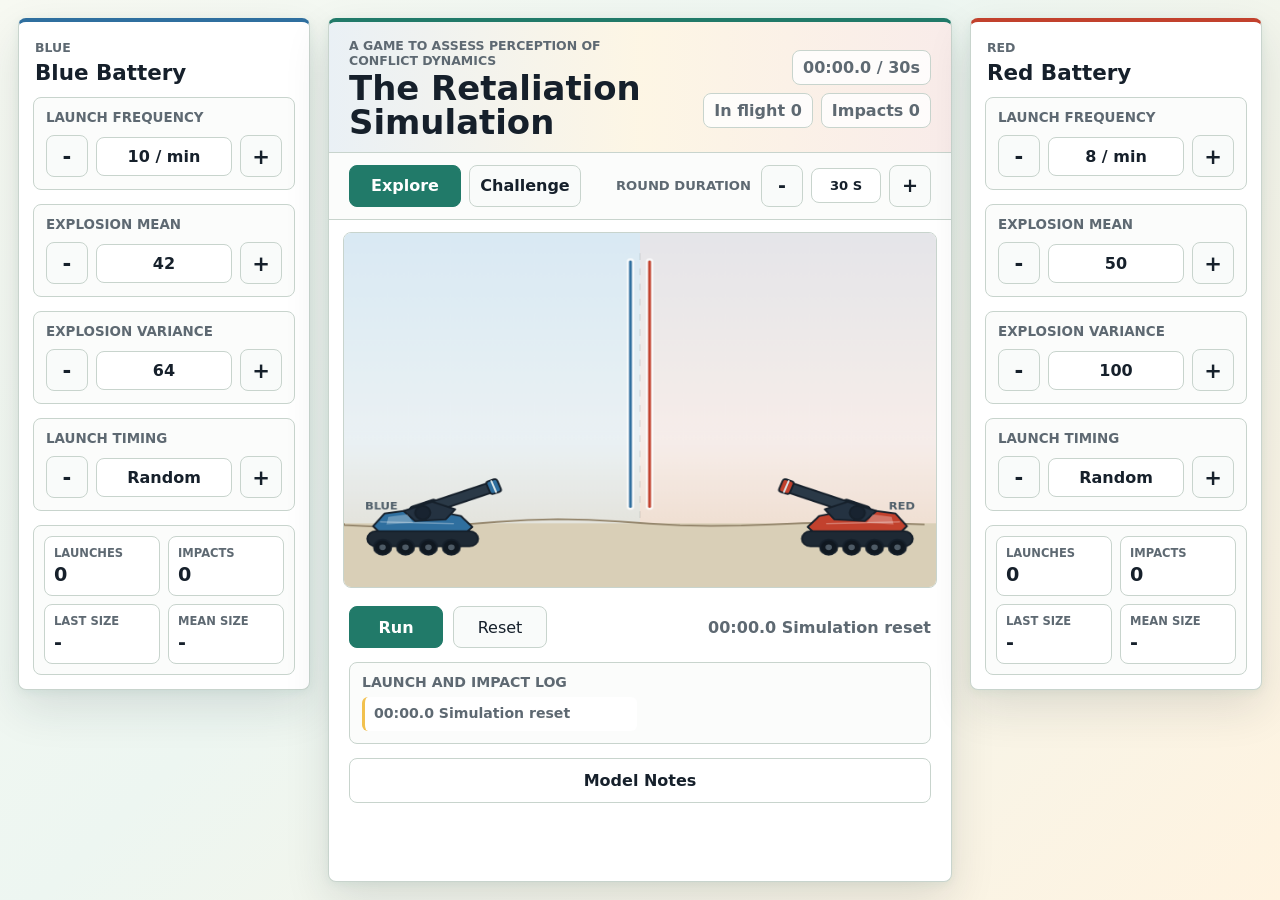
==== index.html @ 034ed35f "Rename sides blue and red" ====
<!doctype html>
<html lang="en">
<head>
  <meta charset="utf-8">
  <meta name="viewport" content="width=device-width, initial-scale=1">
  <meta name="theme-color" content="#f4f7f3">
  <meta name="apple-mobile-web-app-capable" content="yes">
  <meta name="apple-mobile-web-app-title" content="Retaliation">
  <meta name="apple-mobile-web-app-status-bar-style" content="default">
  <meta name="format-detection" content="telephone=no">
  <title>The Retaliation Simulation</title>
  <link rel="manifest" href="manifest.webmanifest">
  <link rel="icon" href="icons/retaliation-icon.svg" type="image/svg+xml">
  <link rel="apple-touch-icon" href="icons/retaliation-icon-180.png">
  <link rel="stylesheet" href="styles.css?v=2026-06-21-angles">
</head>
<body>
  <main class="app-shell">
    <aside class="faction-panel left-panel" aria-label="Blue controls">
      <header class="faction-header">
        <p class="eyebrow">Blue</p>
        <h2>Blue Battery</h2>
      </header>

      <section class="control-card parameter-card" aria-labelledby="leftRateLabel">
        <label id="leftRateLabel">Launch frequency</label>
        <div class="stepper-row">
          <button type="button" data-side="left" data-field="rate" data-delta="-1" aria-label="Decrease blue launch frequency">-</button>
          <output id="leftRateValue" for="leftRateLabel">10 / min</output>
          <button type="button" data-side="left" data-field="rate" data-delta="1" aria-label="Increase blue launch frequency">+</button>
        </div>
      </section>

      <section class="control-card parameter-card" aria-labelledby="leftMeanLabel">
        <label id="leftMeanLabel">Explosion mean</label>
        <div class="stepper-row">
          <button type="button" data-side="left" data-field="mean" data-delta="-1" aria-label="Decrease blue explosion mean">-</button>
          <output id="leftMeanValue" for="leftMeanLabel">42</output>
          <button type="button" data-side="left" data-field="mean" data-delta="1" aria-label="Increase blue explosion mean">+</button>
        </div>
      </section>

      <section class="control-card parameter-card" aria-labelledby="leftVarianceLabel">
        <label id="leftVarianceLabel">Explosion variance</label>
        <div class="stepper-row">
          <button type="button" data-side="left" data-field="variance" data-delta="-1" aria-label="Decrease blue explosion variance">-</button>
          <output id="leftVarianceValue" for="leftVarianceLabel">64</output>
          <button type="button" data-side="left" data-field="variance" data-delta="1" aria-label="Increase blue explosion variance">+</button>
        </div>
      </section>

      <section class="control-card parameter-card" aria-labelledby="leftTimingLabel">
        <label id="leftTimingLabel">Launch timing</label>
        <div class="timing-stepper">
          <button type="button" data-side="left" data-field="timing" data-delta="-1" aria-label="Previous blue launch timing">-</button>
          <output id="leftTimingValue" for="leftTimingLabel">Random</output>
          <button type="button" data-side="left" data-field="timing" data-delta="1" aria-label="Next blue launch timing">+</button>
        </div>
      </section>

      <section class="side-stats" aria-label="Blue statistics">
        <p><span>Launches</span><strong id="leftLaunchesValue">0</strong></p>
        <p><span>Impacts</span><strong id="leftImpactsValue">0</strong></p>
        <p><span>Last size</span><strong id="leftLastSizeValue">-</strong></p>
        <p><span>Mean size</span><strong id="leftMeanSizeValue">-</strong></p>
      </section>
    </aside>

    <section class="play-area" aria-labelledby="simulation-title">
      <div class="top-bar">
        <div>
          <p class="eyebrow">A game to assess perception of conflict dynamics</p>
          <h1 id="simulation-title">The Retaliation Simulation</h1>
        </div>
        <div class="status-strip" aria-label="Simulation status">
          <span id="timeLabel">00:00.0</span>
          <span id="inFlightLabel">In flight 0</span>
          <span id="impactLabel">Impacts 0</span>
        </div>
      </div>

      <section class="mode-panel" aria-label="Mode and round settings">
        <div class="mode-buttons" role="group" aria-label="Simulation mode">
          <button class="mode-button is-active" id="exploreModeButton" type="button">Explore</button>
          <button class="mode-button" id="challengeModeButton" type="button">Challenge</button>
        </div>
        <div class="duration-control" aria-label="Round duration">
          <span>Round duration</span>
          <div class="duration-stepper">
            <button id="durationDownButton" type="button" aria-label="Decrease round duration">-</button>
            <output id="durationValue">30 s</output>
            <button id="durationUpButton" type="button" aria-label="Increase round duration">+</button>
          </div>
        </div>
      </section>

      <div class="canvas-wrap">
        <canvas id="simulationCanvas" width="1200" height="720" aria-label="Artillery arcs and explosions between two sides"></canvas>
      </div>

      <div class="command-row" aria-label="Simulation controls">
        <div class="button-cluster">
          <button class="primary-button" id="playButton" type="button">Run</button>
          <button id="resetButton" type="button">Reset</button>
        </div>
        <p id="eventText" aria-live="polite">Ready</p>
      </div>

      <section class="decision-panel" id="decisionPanel" aria-labelledby="decisionTitle" hidden>
        <h2 id="decisionTitle">Who is being more aggressive?</h2>
        <div class="answer-buttons">
          <button type="button" data-answer="left">Blue</button>
          <button type="button" data-answer="equal">About Equal</button>
          <button type="button" data-answer="right">Red</button>
        </div>
      </section>

      <section class="reveal-panel" id="revealPanel" aria-live="polite" hidden>
        <div>
          <p class="result-label" id="resultLabel">Result</p>
          <p class="result-text" id="resultText"></p>
          <p class="result-detail" id="resultDetail"></p>
        </div>
        <div class="reveal-grid" id="revealGrid"></div>
      </section>

      <section class="history-panel" id="historyPanel" aria-labelledby="historyTitle" hidden>
        <div class="history-header">
          <h2 id="historyTitle">Challenge History</h2>
          <div class="history-score" aria-label="Challenge score">
            <p><span>Trials</span><strong id="trialCountValue">0</strong></p>
            <p><span>Correct</span><strong id="correctCountValue">0</strong></p>
            <p><span>Accuracy</span><strong id="accuracyValue">-</strong></p>
          </div>
        </div>
        <ol id="historyList"></ol>
      </section>

      <section class="event-panel" aria-label="Launch and impact log">
        <h2>Launch and Impact Log</h2>
        <ol id="eventList"></ol>
      </section>

      <nav class="reading-nav" aria-label="Further reading">
        <a href="further-reading.html">Model Notes</a>
      </nav>
    </section>

    <aside class="faction-panel right-panel" aria-label="Red controls">
      <header class="faction-header">
        <p class="eyebrow">Red</p>
        <h2>Red Battery</h2>
      </header>

      <section class="control-card parameter-card" aria-labelledby="rightRateLabel">
        <label id="rightRateLabel">Launch frequency</label>
        <div class="stepper-row">
          <button type="button" data-side="right" data-field="rate" data-delta="-1" aria-label="Decrease red launch frequency">-</button>
          <output id="rightRateValue" for="rightRateLabel">8 / min</output>
          <button type="button" data-side="right" data-field="rate" data-delta="1" aria-label="Increase red launch frequency">+</button>
        </div>
      </section>

      <section class="control-card parameter-card" aria-labelledby="rightMeanLabel">
        <label id="rightMeanLabel">Explosion mean</label>
        <div class="stepper-row">
          <button type="button" data-side="right" data-field="mean" data-delta="-1" aria-label="Decrease red explosion mean">-</button>
          <output id="rightMeanValue" for="rightMeanLabel">50</output>
          <button type="button" data-side="right" data-field="mean" data-delta="1" aria-label="Increase red explosion mean">+</button>
        </div>
      </section>

      <section class="control-card parameter-card" aria-labelledby="rightVarianceLabel">
        <label id="rightVarianceLabel">Explosion variance</label>
        <div class="stepper-row">
          <button type="button" data-side="right" data-field="variance" data-delta="-1" aria-label="Decrease red explosion variance">-</button>
          <output id="rightVarianceValue" for="rightVarianceLabel">100</output>
          <button type="button" data-side="right" data-field="variance" data-delta="1" aria-label="Increase red explosion variance">+</button>
        </div>
      </section>

      <section class="control-card parameter-card" aria-labelledby="rightTimingLabel">
        <label id="rightTimingLabel">Launch timing</label>
        <div class="timing-stepper">
          <button type="button" data-side="right" data-field="timing" data-delta="-1" aria-label="Previous red launch timing">-</button>
          <output id="rightTimingValue" for="rightTimingLabel">Random</output>
          <button type="button" data-side="right" data-field="timing" data-delta="1" aria-label="Next red launch timing">+</button>
        </div>
      </section>

      <section class="side-stats" aria-label="Red statistics">
        <p><span>Launches</span><strong id="rightLaunchesValue">0</strong></p>
        <p><span>Impacts</span><strong id="rightImpactsValue">0</strong></p>
        <p><span>Last size</span><strong id="rightLastSizeValue">-</strong></p>
        <p><span>Mean size</span><strong id="rightMeanSizeValue">-</strong></p>
      </section>
    </aside>
  </main>

  <script src="app.js?v=2026-06-21-colors"></script>
</body>
</html>
---- styles.css ----
:root {
  color-scheme: light;
  --paper: #f4f7f3;
  --ink: #16202b;
  --muted: #5e6972;
  --line: #c8d4cd;
  --panel: #ffffff;
  --button: #f9fbfa;
  --button-hover: #eef6f1;
  --left: #2f6f9f;
  --right: #c2412d;
  --green: #217a69;
  --gold: #f2c14e;
  --shadow: 0 18px 45px rgba(27, 40, 48, 0.12), 0 2px 10px rgba(33, 122, 105, 0.08);
  font-family: Inter, ui-sans-serif, system-ui, -apple-system, BlinkMacSystemFont, "Segoe UI", sans-serif;
}

* {
  box-sizing: border-box;
}

body {
  margin: 0;
  min-height: 100vh;
  color: var(--ink);
  background:
    linear-gradient(135deg, #f7f9f2 0%, #edf6f1 43%, #fff3e0 100%);
  overflow-x: hidden;
}

button,
input {
  font: inherit;
}

button {
  min-height: 42px;
  border: 1px solid var(--line);
  border-radius: 8px;
  color: var(--ink);
  background: var(--button);
  cursor: pointer;
  transition: background 160ms ease, border-color 160ms ease, box-shadow 160ms ease, transform 160ms ease;
}

button:not(:disabled):hover {
  border-color: rgba(194, 65, 45, 0.42);
  background: var(--button-hover);
  box-shadow: 0 5px 14px rgba(33, 122, 105, 0.13);
  transform: translateY(-1px);
}

button:focus-visible,
a:focus-visible {
  outline: 3px solid rgba(47, 111, 159, 0.28);
  outline-offset: 2px;
}

button:disabled {
  cursor: default;
  opacity: 0.58;
  transform: none;
}

.app-shell {
  display: grid;
  grid-template-columns: 292px minmax(0, 1fr) 292px;
  gap: 18px;
  min-height: 100vh;
  padding: 18px;
}

.play-area,
.faction-panel {
  min-width: 0;
  border: 1px solid var(--line);
  border-radius: 8px;
  background: var(--panel);
  box-shadow: var(--shadow);
}

.play-area {
  display: flex;
  flex-direction: column;
  overflow: hidden;
  border-top: 4px solid var(--green);
}

.faction-panel {
  display: flex;
  flex-direction: column;
  gap: 14px;
  padding: 14px;
  align-self: start;
}

.left-panel {
  border-top: 4px solid var(--left);
}

.right-panel {
  border-top: 4px solid var(--right);
}

.top-bar {
  display: flex;
  align-items: center;
  justify-content: space-between;
  gap: 18px;
  padding: 16px 20px 12px;
  border-bottom: 1px solid var(--line);
  background: linear-gradient(90deg, rgba(47, 111, 159, 0.10), rgba(242, 193, 78, 0.15), rgba(194, 65, 45, 0.10));
}

.eyebrow {
  margin: 0 0 4px;
  color: var(--muted);
  font-size: 0.78rem;
  font-weight: 700;
  letter-spacing: 0;
  text-transform: uppercase;
}

h1,
h2 {
  margin: 0;
  line-height: 1;
}

h1 {
  font-size: 2.12rem;
}

h2 {
  font-size: 1.34rem;
}

.status-strip {
  display: flex;
  flex-wrap: wrap;
  gap: 8px;
  justify-content: flex-end;
  color: var(--muted);
  white-space: nowrap;
}

.status-strip span {
  padding: 7px 10px;
  border: 1px solid var(--line);
  border-radius: 8px;
  background: rgba(255, 255, 255, 0.82);
  font-weight: 720;
}

.mode-panel {
  display: flex;
  align-items: center;
  justify-content: space-between;
  gap: 14px;
  padding: 12px 20px;
  border-bottom: 1px solid var(--line);
  background: #fbfcfb;
}

.mode-buttons {
  display: grid;
  grid-template-columns: repeat(2, minmax(112px, 1fr));
  gap: 8px;
}

.mode-button {
  font-weight: 800;
}

.mode-button.is-active {
  border-color: var(--green);
  color: #ffffff;
  background: var(--green);
}

.duration-control {
  display: grid;
  grid-template-columns: auto minmax(154px, 1fr);
  gap: 10px;
  align-items: center;
  color: var(--muted);
  font-size: 0.82rem;
  font-weight: 760;
  text-transform: uppercase;
}

.duration-stepper {
  display: grid;
  grid-template-columns: 42px minmax(70px, 1fr) 42px;
  gap: 8px;
  align-items: center;
}

.duration-stepper button {
  min-width: 42px;
  padding: 0;
  font-size: 1.2rem;
  font-weight: 900;
}

.canvas-wrap {
  position: relative;
  min-height: 0;
  padding: 12px 14px 6px;
}

canvas {
  display: block;
  width: 100%;
  min-width: 0;
  max-width: 100%;
  aspect-ratio: 5 / 3;
  max-height: calc(100vh - 278px);
  border: 1px solid var(--line);
  border-radius: 8px;
  background: #ffffff;
}

.command-row {
  display: flex;
  align-items: center;
  justify-content: space-between;
  gap: 16px;
  padding: 12px 20px 14px;
}

.button-cluster {
  display: grid;
  grid-template-columns: repeat(2, minmax(94px, 1fr));
  gap: 10px;
}

.primary-button {
  border-color: var(--green);
  color: #ffffff;
  background: var(--green);
  font-weight: 750;
}

.primary-button.is-running {
  border-color: var(--right);
  background: var(--right);
}

#eventText {
  margin: 0;
  color: var(--muted);
  font-weight: 700;
  text-align: right;
}

.decision-panel,
.reveal-panel,
.history-panel {
  margin: 0 20px 14px;
  border: 1px solid var(--line);
  border-radius: 8px;
  background: #fbfcfb;
  padding: 14px;
}

.decision-panel h2 {
  margin: 0 0 10px;
  color: var(--muted);
  font-size: 0.9rem;
  text-transform: uppercase;
}

.answer-buttons {
  display: grid;
  grid-template-columns: repeat(3, minmax(0, 1fr));
  gap: 10px;
}

.answer-buttons button {
  font-weight: 850;
}

.reveal-panel {
  display: grid;
  grid-template-columns: minmax(190px, 0.7fr) minmax(0, 1.3fr);
  gap: 14px;
  align-items: start;
}

.reveal-panel[hidden],
.decision-panel[hidden],
.history-panel[hidden] {
  display: none;
}

.reveal-panel.is-correct {
  border-color: rgba(33, 122, 105, 0.36);
  background: linear-gradient(90deg, rgba(33, 122, 105, 0.12), #fbfcfb 72%);
}

.reveal-panel.is-incorrect {
  border-color: rgba(194, 65, 45, 0.32);
  background: linear-gradient(90deg, rgba(194, 65, 45, 0.11), #fbfcfb 72%);
}

.result-label {
  margin: 0 0 4px;
  color: var(--muted);
  font-size: 0.78rem;
  font-weight: 800;
  text-transform: uppercase;
}

.result-text {
  margin: 0;
  color: var(--ink);
  font-size: 1.42rem;
  font-weight: 900;
  line-height: 1.1;
}

.result-detail {
  margin: 8px 0 0;
  color: var(--muted);
  font-size: 0.92rem;
  font-weight: 650;
  line-height: 1.4;
}

.reveal-grid {
  display: grid;
  gap: 5px;
}

.reveal-row {
  display: grid;
  grid-template-columns: minmax(0, 1.35fr) minmax(64px, 0.7fr) minmax(64px, 0.7fr);
  gap: 8px;
  align-items: center;
  padding: 7px 8px;
  border: 1px solid var(--line);
  border-radius: 6px;
  background: #ffffff;
}

.reveal-row span {
  color: var(--muted);
  font-size: 0.82rem;
  font-weight: 720;
}

.reveal-row strong {
  text-align: right;
}

.reveal-note {
  grid-template-columns: minmax(0, 0.9fr) minmax(0, 1.4fr);
}

.reveal-note strong {
  text-align: right;
}

.reveal-head {
  background: #f2f6f4;
}

.history-header {
  display: flex;
  align-items: center;
  justify-content: space-between;
  gap: 14px;
}

.history-header h2 {
  color: var(--muted);
  font-size: 0.88rem;
  text-transform: uppercase;
}

.history-score {
  display: grid;
  grid-template-columns: repeat(3, minmax(74px, 1fr));
  gap: 8px;
  min-width: min(100%, 330px);
}

.history-score p {
  display: grid;
  gap: 2px;
  margin: 0;
  padding: 8px 9px;
  border: 1px solid var(--line);
  border-radius: 8px;
  background: #ffffff;
}

.history-score span {
  color: var(--muted);
  font-size: 0.7rem;
  font-weight: 760;
  text-transform: uppercase;
}

.history-score strong {
  font-size: 1.1rem;
}

.history-panel ol {
  display: grid;
  gap: 8px;
  max-height: 250px;
  margin: 12px 0 0;
  padding: 0;
  overflow: auto;
  list-style: none;
}

.history-item {
  display: grid;
  gap: 3px;
  padding: 9px 10px;
  border-left: 4px solid var(--gold);
  border-radius: 7px;
  background: #ffffff;
}

.history-item.is-correct {
  border-left-color: var(--green);
}

.history-item.is-incorrect {
  border-left-color: var(--right);
}

.history-title,
.history-decision,
.history-metrics {
  margin: 0;
}

.history-title {
  color: var(--ink);
  font-weight: 850;
}

.history-decision,
.history-metrics {
  color: var(--muted);
  font-size: 0.84rem;
  font-weight: 650;
  line-height: 1.35;
}

.faction-header {
  display: grid;
  gap: 3px;
  padding: 4px 2px 0;
}

.control-card,
.side-stats,
.event-panel {
  border: 1px solid var(--line);
  border-radius: 8px;
  background: #fbfcfb;
}

.control-card {
  display: grid;
  gap: 10px;
  padding: 12px;
}

.control-card label {
  color: var(--muted);
  font-size: 0.84rem;
  font-weight: 760;
  text-transform: uppercase;
}

.stepper-row,
.timing-stepper {
  display: grid;
  grid-template-columns: 42px minmax(0, 1fr) 42px;
  gap: 8px;
  align-items: center;
}

.stepper-row button,
.timing-stepper button {
  min-width: 42px;
  padding: 0;
  font-size: 1.32rem;
  font-weight: 900;
  line-height: 1;
}

output {
  display: block;
  min-width: 0;
  padding: 9px 8px;
  border: 1px solid var(--line);
  border-radius: 8px;
  color: var(--ink);
  background: #ffffff;
  text-align: center;
  font-weight: 850;
}

.values-hidden .parameter-card output {
  color: var(--muted);
  font-size: 0.88rem;
}

.side-stats {
  display: grid;
  grid-template-columns: repeat(2, minmax(0, 1fr));
  gap: 8px;
  padding: 10px;
}

.side-stats p {
  display: grid;
  gap: 3px;
  margin: 0;
  padding: 9px;
  border: 1px solid var(--line);
  border-radius: 8px;
  background: #ffffff;
}

.side-stats span {
  color: var(--muted);
  font-size: 0.72rem;
  font-weight: 760;
  text-transform: uppercase;
}

.side-stats strong {
  font-size: 1.2rem;
}

.event-panel {
  margin: 0 20px 14px;
  padding: 12px;
}

.event-panel h2 {
  margin: 0 0 8px;
  color: var(--muted);
  font-size: 0.88rem;
  text-transform: uppercase;
}

.event-panel ol {
  display: grid;
  grid-template-columns: repeat(2, minmax(0, 1fr));
  gap: 7px;
  margin: 0;
  padding: 0;
  list-style: none;
}

.event-panel li {
  min-height: 34px;
  padding: 8px 9px;
  border-left: 3px solid var(--gold);
  border-radius: 6px;
  color: var(--muted);
  background: #ffffff;
  font-size: 0.88rem;
  font-weight: 650;
}

.reading-nav {
  margin: 0 20px 20px;
}

.reading-nav a,
.back-link a {
  display: block;
  padding: 12px 14px;
  border: 1px solid var(--line);
  border-radius: 8px;
  color: var(--ink);
  background: var(--panel);
  text-align: center;
  font-weight: 750;
  text-decoration: none;
}

.reading-nav a:hover,
.back-link a:hover {
  border-color: rgba(33, 122, 105, 0.46);
  background: #f7fbf8;
}

.reading-shell {
  min-height: 100vh;
  padding: 28px 18px;
}

.reading-page {
  max-width: 840px;
  margin: 0 auto;
  border: 1px solid var(--line);
  border-top: 4px solid var(--green);
  border-radius: 8px;
  background: var(--panel);
  box-shadow: var(--shadow);
  padding: 30px;
}

.reading-page h1 {
  font-size: 2.1rem;
}

.reading-page h2 {
  margin: 26px 0 8px;
  font-size: 1.25rem;
}

.reading-page p,
.resource-list {
  color: #344253;
  font-size: 1rem;
  line-height: 1.65;
}

.lede {
  font-size: 1.1rem;
}

.resource-list {
  padding-left: 1.25rem;
}

.back-link {
  margin-top: 28px;
}

@media (max-width: 1120px) {
  .app-shell {
    grid-template-columns: 1fr 1fr;
  }

  .play-area {
    grid-column: 1 / -1;
    grid-row: 1;
  }

  .left-panel,
  .right-panel {
    grid-row: 2;
  }

  canvas {
    max-height: none;
  }
}

@media (max-width: 700px) {
  .app-shell,
  .reading-shell {
    padding: 10px;
  }

  .app-shell {
    grid-template-columns: minmax(0, 1fr);
    width: 100%;
    max-width: 100%;
    overflow-x: hidden;
  }

  .play-area,
  .left-panel,
  .right-panel {
    grid-column: 1;
    grid-row: auto;
    width: 100%;
    max-width: 100%;
  }

  .top-bar,
  .mode-panel,
  .command-row {
    align-items: stretch;
    flex-direction: column;
  }

  h1 {
    font-size: 1.72rem;
  }

  .status-strip {
    justify-content: flex-start;
    white-space: normal;
  }

  #eventText {
    text-align: left;
  }

  .duration-control,
  .reveal-panel {
    grid-template-columns: 1fr;
  }

  .answer-buttons {
    grid-template-columns: 1fr;
  }

  .canvas-wrap,
  .control-card,
  .side-stats,
  .event-panel,
  .history-panel,
  .reading-nav {
    max-width: 100%;
    overflow: hidden;
  }

  .history-header {
    align-items: stretch;
    flex-direction: column;
  }

  .history-score {
    grid-template-columns: repeat(3, minmax(0, 1fr));
    min-width: 0;
  }

  .event-panel ol {
    grid-template-columns: 1fr;
  }

  .reading-page {
    padding: 20px;
  }
}
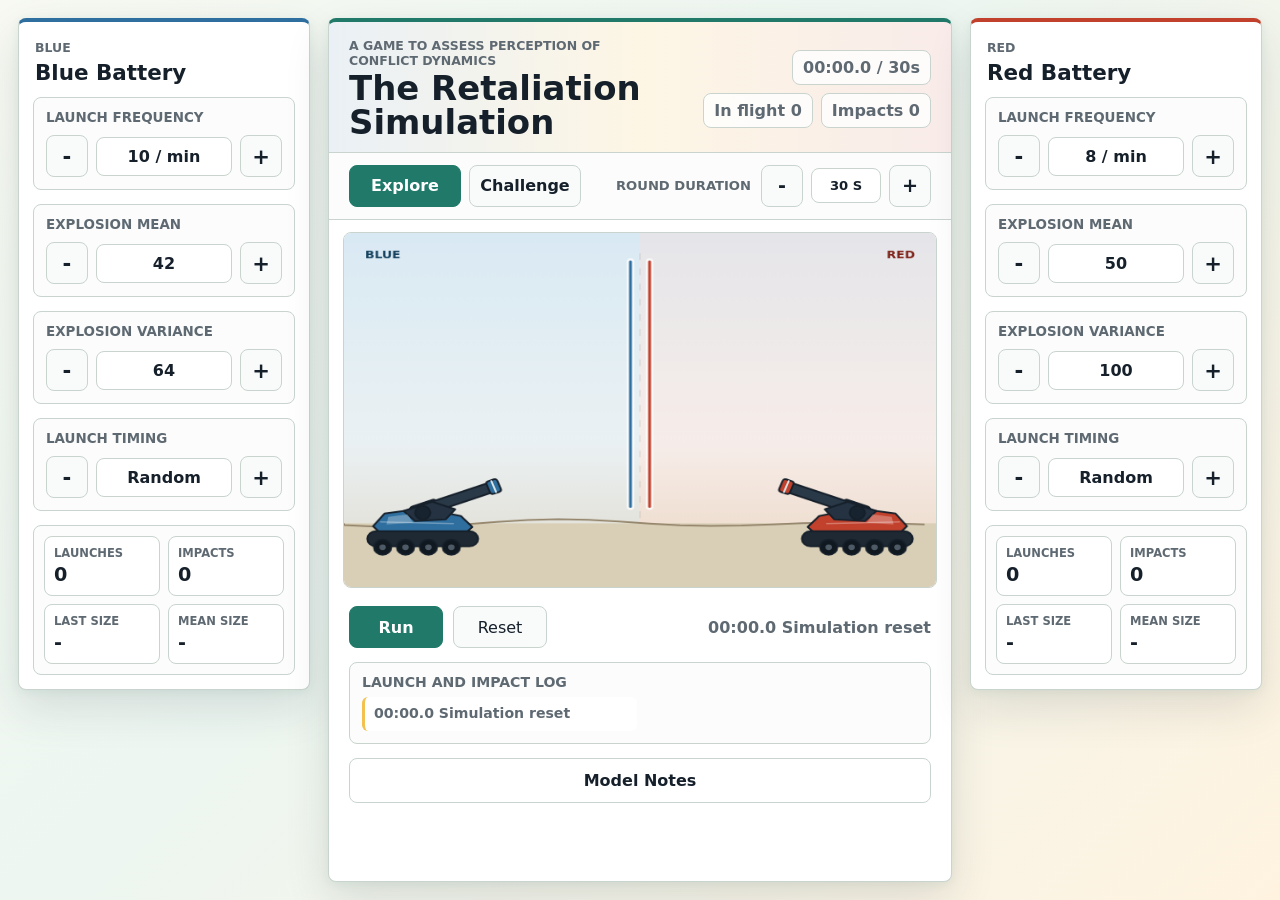
==== commit 0751fd9c: "Tune battlefield timeline markers" ====
--- a/index.html
+++ b/index.html
@@ -197,6 +197,6 @@
     </aside>
   </main>
 
-  <script src="app.js?v=2026-06-21-colors"></script>
+  <script src="app.js?v=2026-06-21-marker-scale"></script>
 </body>
 </html>
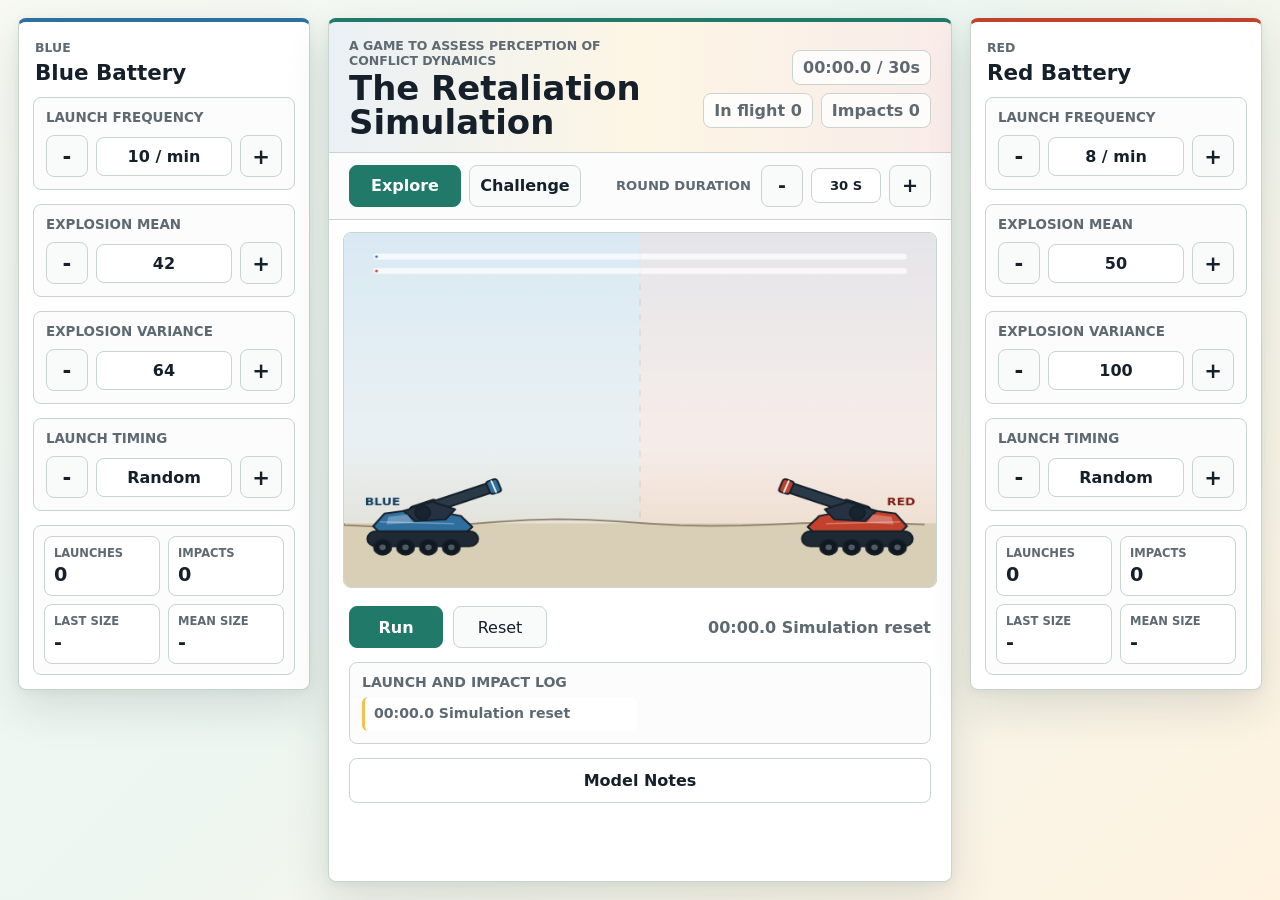
==== commit fa4baf8e: "Make timeline ticker horizontal" ====
--- a/index.html
+++ b/index.html
@@ -95,7 +95,7 @@
       </section>
 
       <div class="canvas-wrap">
-        <canvas id="simulationCanvas" width="1200" height="720" aria-label="Artillery arcs and explosions between two sides"></canvas>
+        <canvas id="simulationCanvas" width="1200" height="720" aria-label="Artillery shells and explosions between blue and red batteries"></canvas>
       </div>
 
       <div class="command-row" aria-label="Simulation controls">
@@ -197,6 +197,6 @@
     </aside>
   </main>
 
-  <script src="app.js?v=2026-06-21-marker-scale"></script>
+  <script src="app.js?v=2026-06-21-horizontal-ticker"></script>
 </body>
 </html>
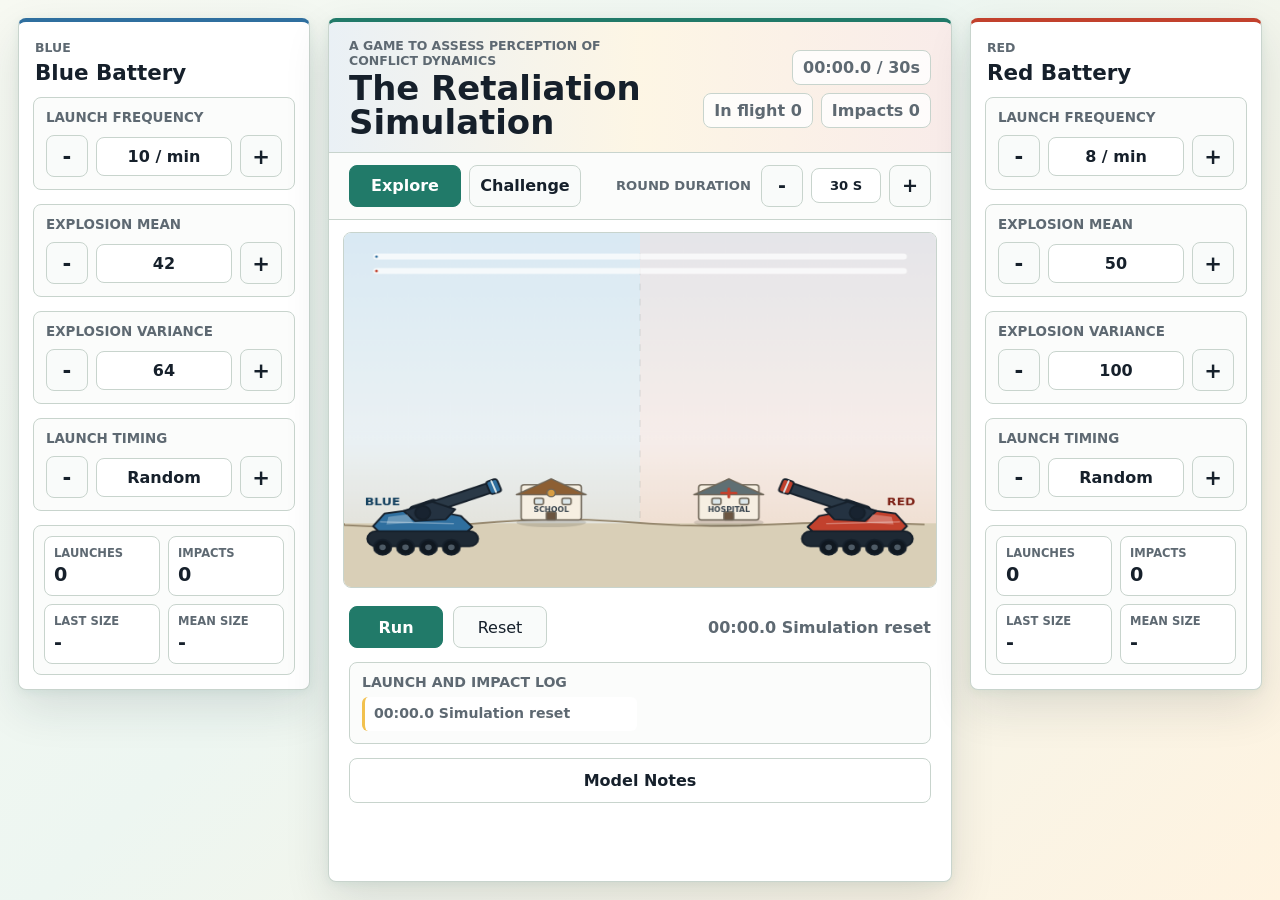
==== commit 4ca564ee: "Add civilian buildings to battlefield" ====
--- a/index.html
+++ b/index.html
@@ -197,6 +197,6 @@
     </aside>
   </main>
 
-  <script src="app.js?v=2026-06-21-horizontal-ticker"></script>
+  <script src="app.js?v=2026-06-21-civilian-buildings"></script>
 </body>
 </html>
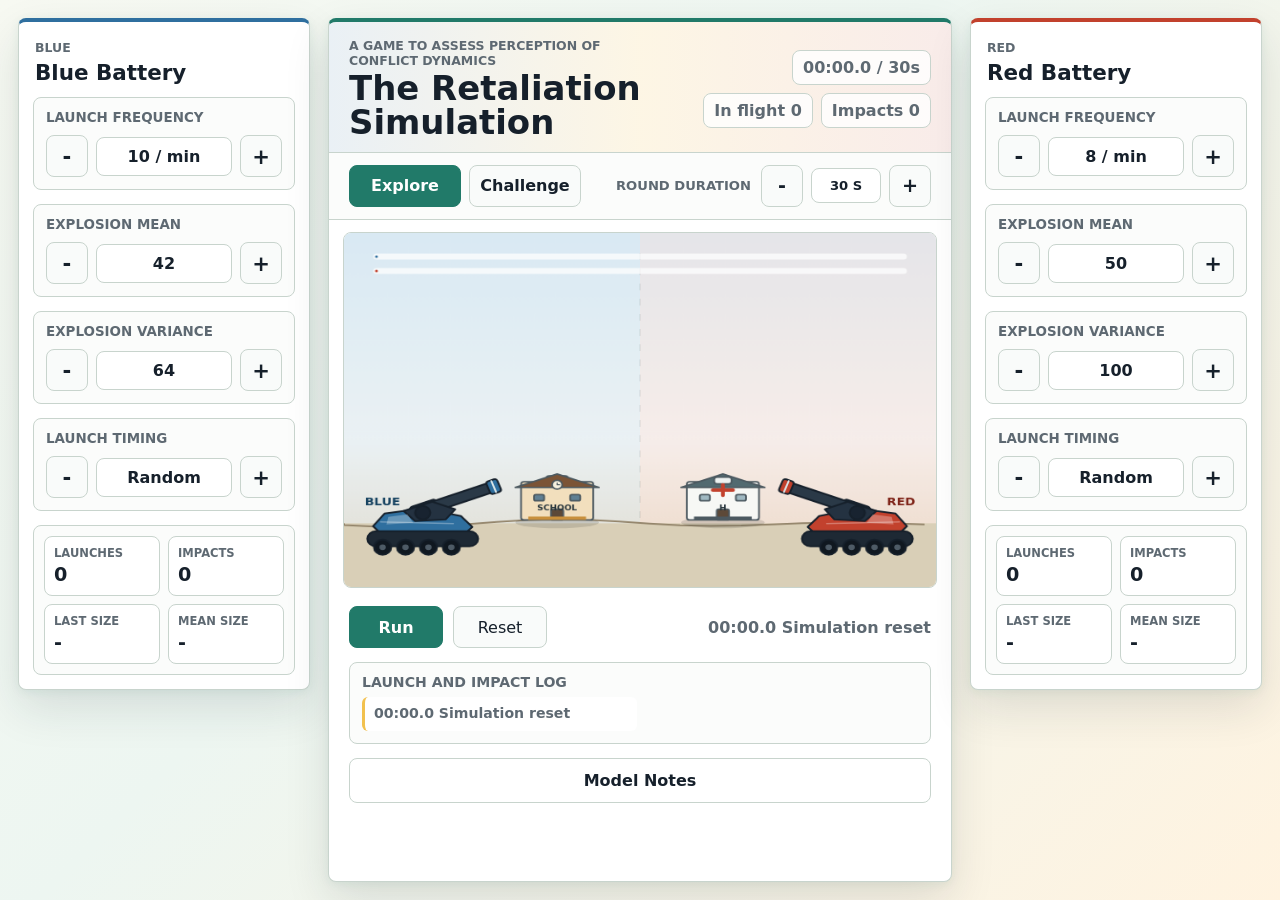
==== commit 5c891308: "Improve civilian building drawings" ====
--- a/index.html
+++ b/index.html
@@ -197,6 +197,6 @@
     </aside>
   </main>
 
-  <script src="app.js?v=2026-06-21-civilian-buildings"></script>
+  <script src="app.js?v=2026-06-21-better-buildings"></script>
 </body>
 </html>
